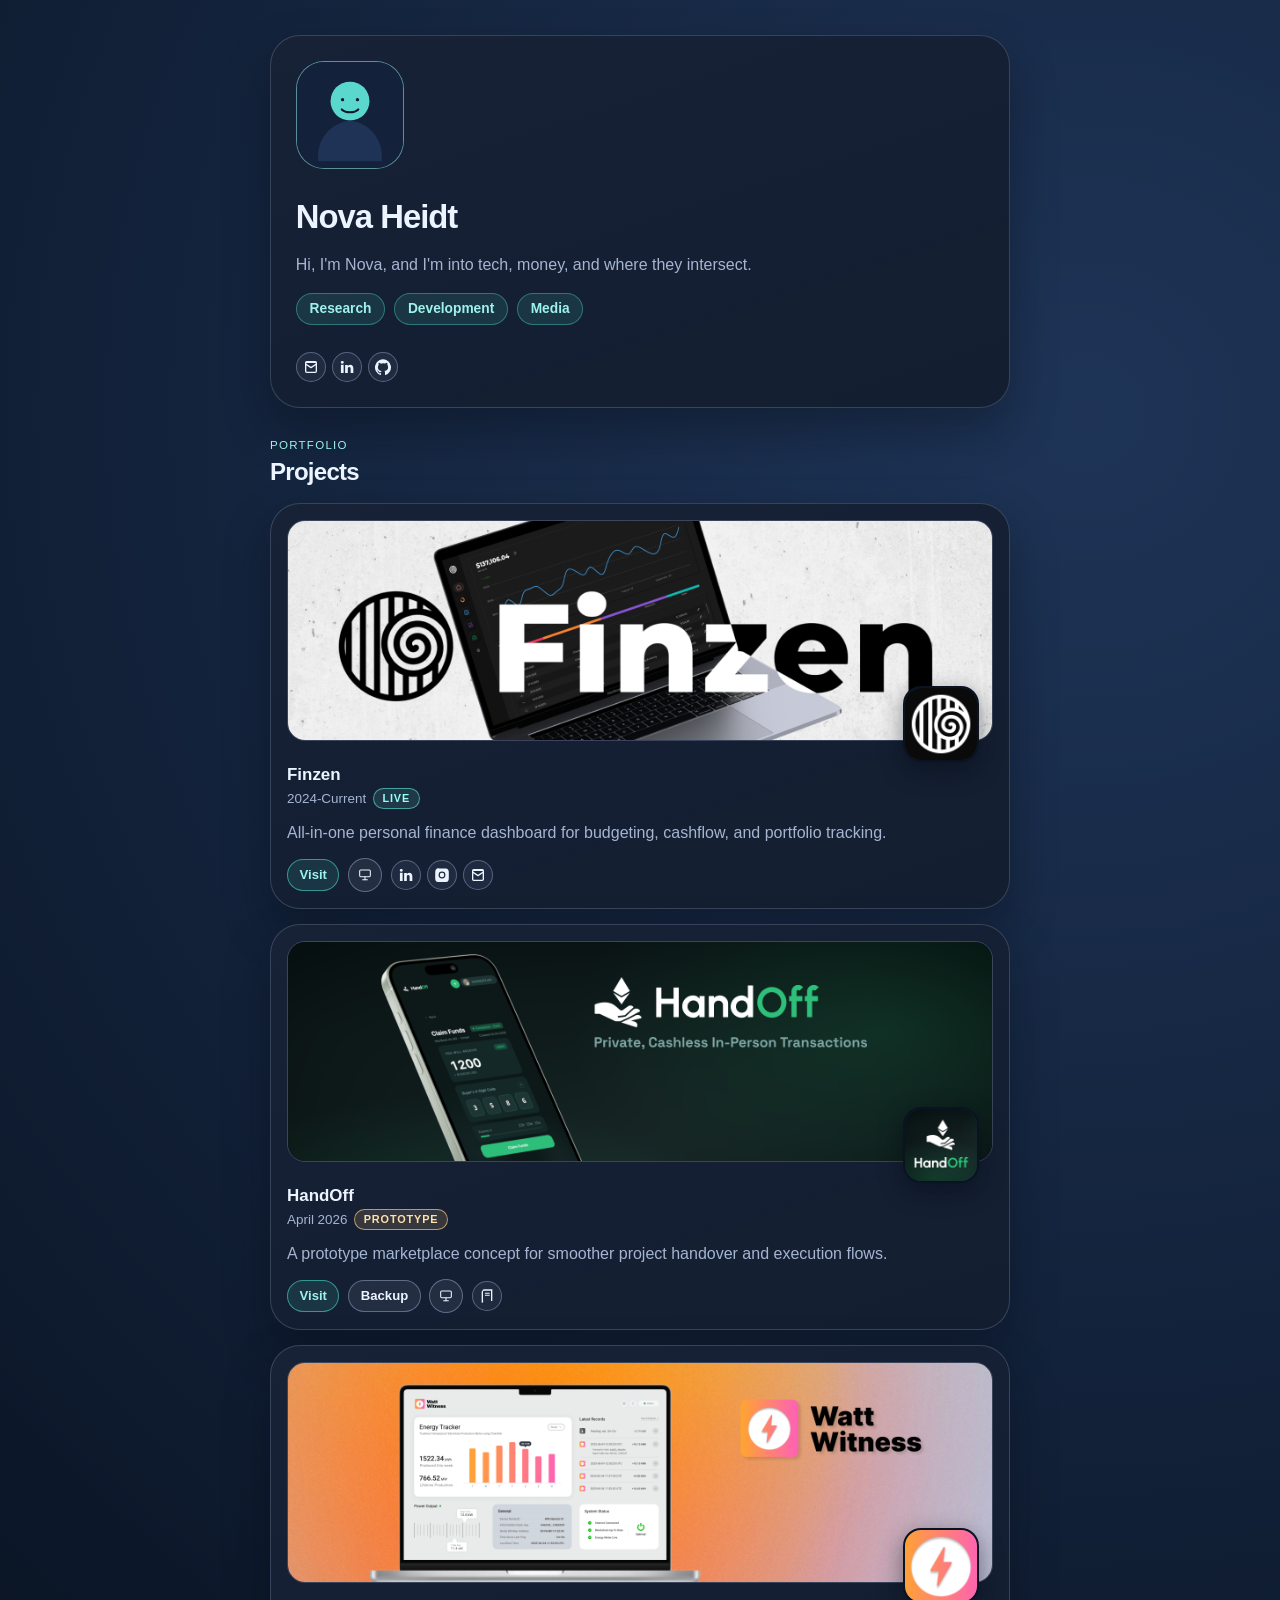
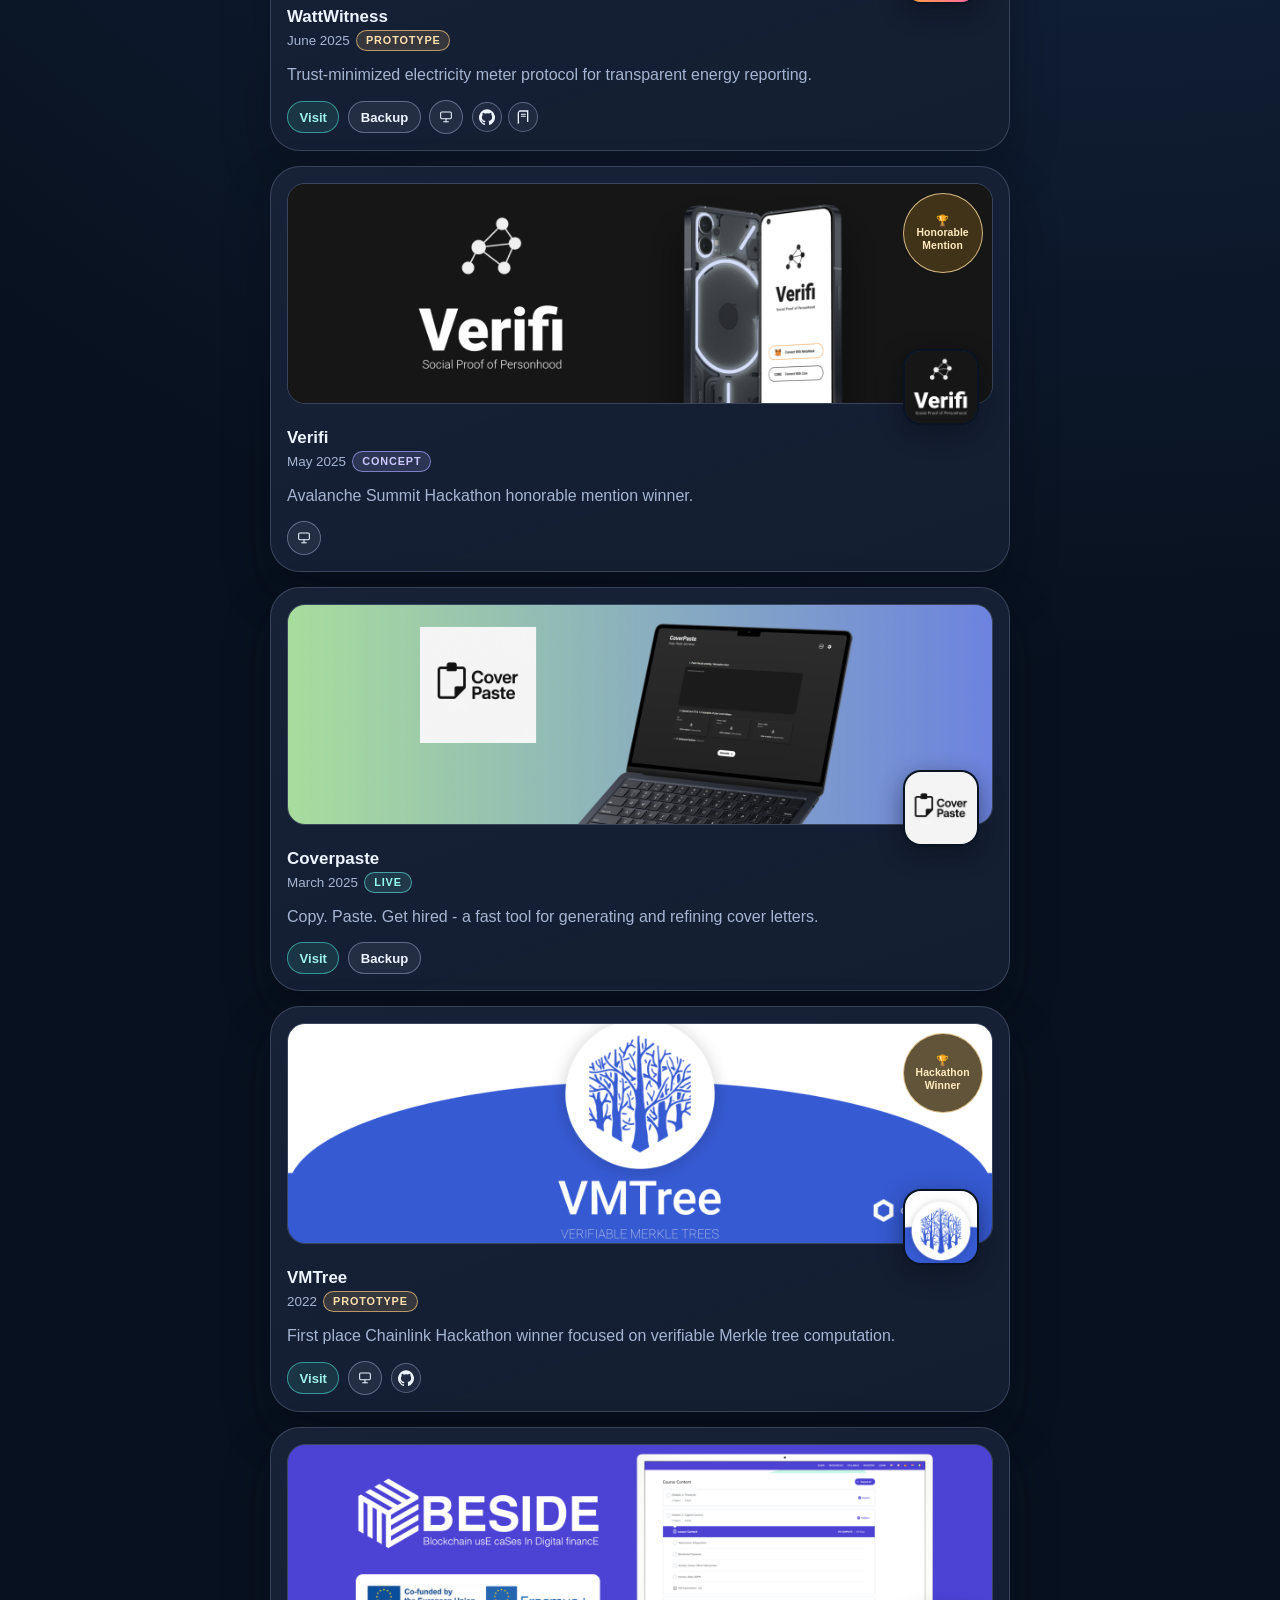
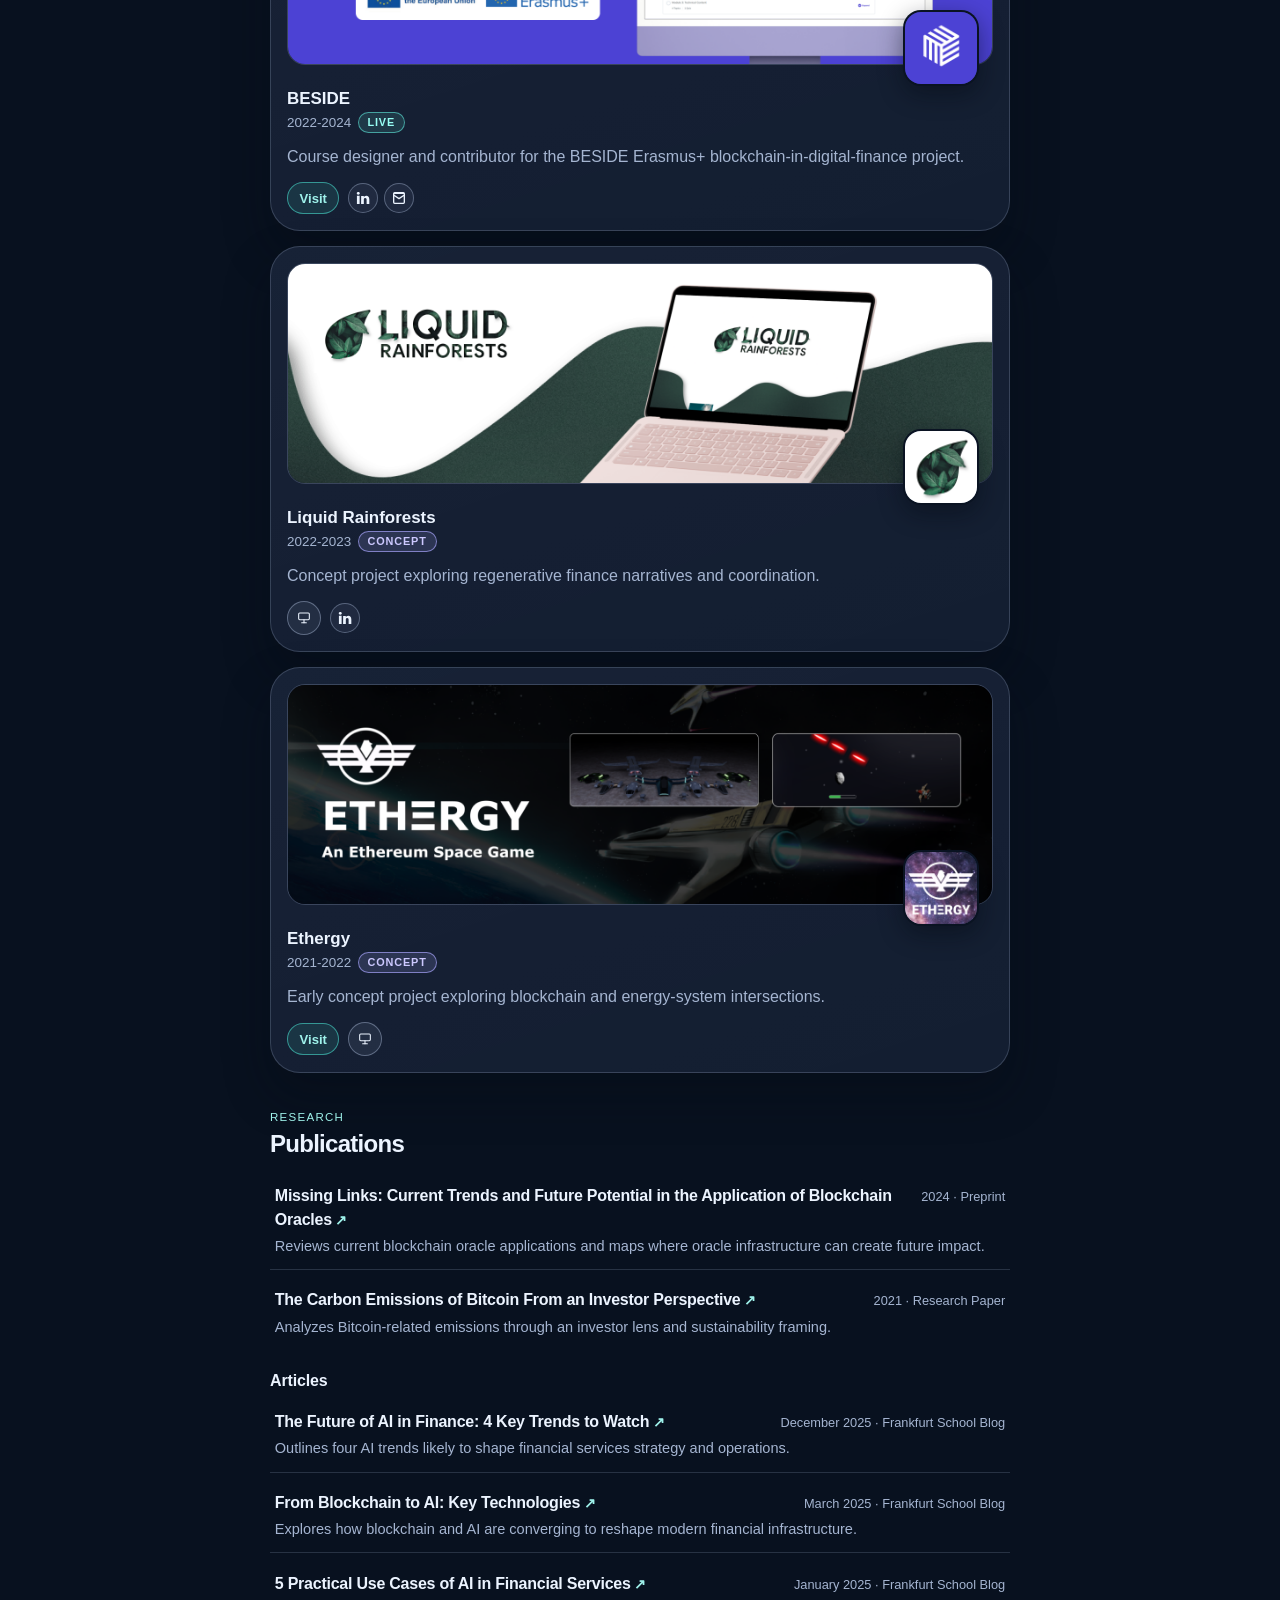
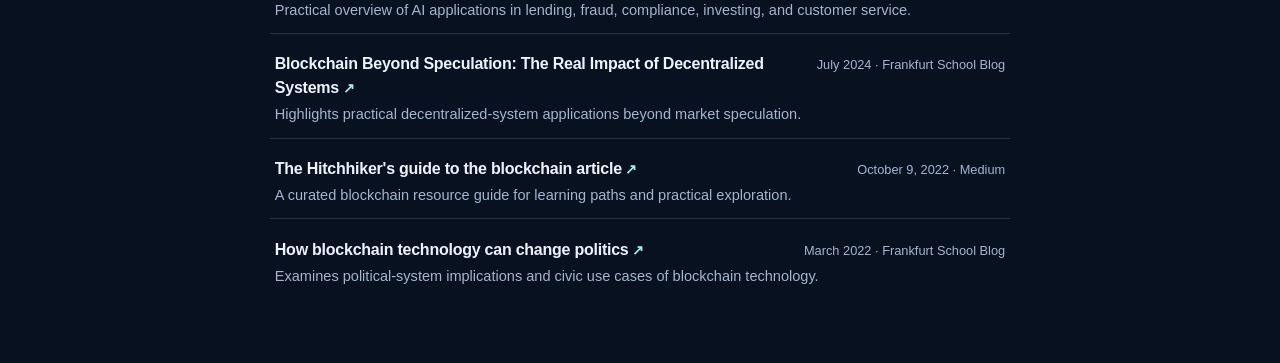
==== index.html @ 5e37745d "Replace Python/GitHub Pages build with static portfolio site Made-with: Cursor" ====
<!doctype html>
<html lang="en">
  <head>
    <meta charset="UTF-8" />
    <meta name="viewport" content="width=device-width, initial-scale=1.0" />
    <title>Nova Heidt | Portfolio</title>
    <meta
      name="description"
      content="Nova Heidt's project portfolio: research, development, and media."
    />
    <link rel="stylesheet" href="assets/css/style.css" />
  </head>
  <body data-page="home">
    <main class="page-shell">
      <section class="profile-card reveal">
        <img
          id="profile-avatar"
          class="profile-avatar"
          src="assets/img/profile/nova-heidt.svg"
          alt="Portrait illustration of Nova Heidt"
          width="108"
          height="108"
        />
        <h1 id="profile-name">Nova Heidt</h1>
        <p id="profile-tagline" class="tagline">
          Hi, I'm Nova, and I'm into tech and money, and where they intersect.
        </p>
        <ul id="focus-list" class="focus-list" aria-label="Focus areas">
          <li>Research</li>
          <li>Development</li>
          <li>Media</li>
        </ul>
        <div id="profile-socials" class="social-links profile-socials" aria-label="Profile links"></div>
      </section>

      <section class="projects-block">
        <header class="section-header reveal">
          <p class="eyebrow">Portfolio</p>
          <h2>Projects</h2>
        </header>
        <div id="project-list" class="project-list" aria-live="polite"></div>
      </section>

      <section class="publications-block">
        <header class="section-header reveal">
          <p class="eyebrow">Research</p>
          <h2>Publications</h2>
        </header>
        <div id="publication-list" class="publication-list" aria-live="polite"></div>
        <header class="section-header sub-section-header reveal">
          <h3>Articles</h3>
        </header>
        <div id="article-list" class="publication-list" aria-live="polite"></div>
      </section>
    </main>

    <template id="project-card-template">
      <article class="project-card reveal">
        <div class="project-visual">
          <a class="project-banner-link" data-role="detail-link" href="#">
            <img class="project-banner" src="" alt="" loading="lazy" />
          </a>
          <span class="award-badge" data-role="award-badge" hidden>🏆 Hackathon Winner</span>
          <img class="project-icon project-icon-overlap" src="" alt="" loading="lazy" width="72" height="72" />
        </div>
        <div class="project-main">
          <div class="project-headline">
            <a class="project-title" data-role="detail-link" href="#"></a>
            <div class="project-meta">
              <p class="project-date"></p>
              <span class="status-tag" data-role="status-tag"></span>
            </div>
          </div>
        </div>
        <p class="project-one-liner"></p>
        <div class="project-actions">
          <a class="pill-link" data-role="primary-link" target="_blank" rel="noopener noreferrer"
            >Visit</a
          >
          <a class="pill-link subtle" data-role="backup-link" target="_blank" rel="noopener noreferrer"
            >Backup</a
          >
          <a
            class="pill-link subtle deck-link icon-only-link"
            data-role="deck-link"
            target="_blank"
            rel="noopener noreferrer"
            aria-label="Open pitch deck"
            title="Open pitch deck"
          ></a>
          <div class="social-links" data-role="social-links"></div>
        </div>
      </article>
    </template>

    <template id="publication-item-template">
      <article class="publication-item reveal">
        <div class="publication-main">
          <a class="publication-title" data-role="publication-primary" href="#" target="_blank" rel="noopener noreferrer"></a>
          <p class="publication-meta"></p>
        </div>
        <p class="publication-one-liner"></p>
      </article>
    </template>

    <script src="assets/data/portfolio-data.js"></script>
    <script src="assets/js/main.js" defer></script>
  </body>
</html>
---- assets/css/style.css ----
:root {
  --bg: #08111f;
  --surface: #101b2f;
  --surface-elevated: #14233b;
  --surface-soft: #1a2d49;
  --text-main: #ecf4ff;
  --text-muted: #a5b5d1;
  --accent: #46d3c6;
  --accent-soft: #9ff2eb;
  --border: rgba(165, 181, 209, 0.24);
  --shadow: 0 22px 45px rgba(6, 11, 20, 0.36);
  --radius-xl: 28px;
  --radius-lg: 18px;
  --radius-md: 12px;
}

*,
*::before,
*::after {
  box-sizing: border-box;
}

html,
body {
  margin: 0;
  min-height: 100%;
}

body {
  background: radial-gradient(circle at 85% 8%, #1e3457 0%, transparent 38%), var(--bg);
  color: var(--text-main);
  font-family: "Inter", "Segoe UI", Tahoma, Geneva, Verdana, sans-serif;
  line-height: 1.5;
}

a {
  color: inherit;
}

.page-shell {
  width: min(740px, 100% - 1.5rem);
  margin: 0 auto;
  padding: 1.1rem 0 4rem;
}

.profile-card,
.project-card,
.project-detail-card {
  background: linear-gradient(162deg, rgba(255, 255, 255, 0.03), rgba(255, 255, 255, 0.01)), var(--surface);
  border: 1px solid var(--border);
  border-radius: var(--radius-xl);
  box-shadow: var(--shadow);
}

.profile-card {
  padding: 1.55rem;
  margin-bottom: 1.4rem;
}

.profile-avatar {
  width: 108px;
  height: 108px;
  border-radius: 28px;
  border: 1px solid rgba(159, 242, 235, 0.5);
  margin-bottom: 1rem;
  background: var(--surface-soft);
}

h1,
h2,
p {
  margin: 0;
}

h1,
h2 {
  letter-spacing: -0.03em;
}

h1 {
  font-size: clamp(1.6rem, 5.1vw, 2.05rem);
}

.tagline {
  margin-top: 0.75rem;
  color: var(--text-muted);
}

.focus-list {
  margin: 1rem 0;
  padding: 0;
  list-style: none;
  display: flex;
  flex-wrap: wrap;
  gap: 0.55rem;
}

.focus-list li {
  border: 1px solid rgba(70, 211, 198, 0.42);
  background: rgba(70, 211, 198, 0.12);
  color: var(--accent-soft);
  border-radius: 999px;
  padding: 0.28rem 0.8rem;
  font-size: 0.86rem;
  font-weight: 600;
}

.email-link {
  color: var(--accent-soft);
  text-underline-offset: 0.25rem;
}

.profile-socials {
  margin-top: 0.72rem;
}

.projects-block {
  margin-top: 1.8rem;
}

.publications-block {
  margin-top: 2.2rem;
}

.section-header {
  margin-bottom: 0.8rem;
}

.sub-section-header {
  margin-top: 1.2rem;
  margin-bottom: 0.5rem;
}

.sub-section-header h3 {
  margin: 0;
  font-size: 1rem;
  letter-spacing: -0.01em;
  color: var(--text-main);
}

.eyebrow {
  font-size: 0.72rem;
  text-transform: uppercase;
  letter-spacing: 0.11em;
  color: var(--accent-soft);
}

.project-list {
  display: flex;
  flex-direction: column;
  gap: 0.92rem;
}

.project-card {
  overflow: visible;
  padding: 0.9rem;
  cursor: pointer;
  transition: transform 220ms ease, box-shadow 220ms ease, border-color 220ms ease;
}

.project-card:hover {
  transform: translateY(-2px);
  border-color: rgba(159, 242, 235, 0.52);
}

.project-card:focus-visible {
  outline: 2px solid var(--accent-soft);
  outline-offset: 2px;
}

.project-visual {
  position: relative;
}

.project-banner-link,
.project-banner {
  display: block;
  width: 100%;
}

.project-banner {
  aspect-ratio: 16 / 5;
  object-fit: cover;
  border-radius: var(--radius-lg);
  border: 1px solid rgba(165, 181, 209, 0.25);
  margin-bottom: 0.8rem;
}

.project-main {
  display: flex;
  align-items: center;
  gap: 0.82rem;
  margin-top: 1.35rem;
}

.project-icon {
  width: 56px;
  height: 56px;
  border-radius: var(--radius-md);
  object-fit: cover;
  border: 1px solid rgba(165, 181, 209, 0.36);
}

.project-icon-overlap {
  position: absolute;
  right: 0.9rem;
  bottom: -1.35rem;
  width: 76px;
  height: 76px;
  border-radius: 18px;
  border: 2px solid rgba(8, 17, 31, 0.9);
  box-shadow: 0 8px 24px rgba(4, 9, 18, 0.45);
  background: var(--surface-soft);
}

.award-badge {
  position: absolute;
  right: 0.65rem;
  top: 0.65rem;
  width: 80px;
  height: 80px;
  border-radius: 999px;
  border: 1px solid rgba(255, 222, 164, 0.78);
  background: rgba(73, 56, 24, 0.86);
  color: #ffebc0;
  font-size: 0.65rem;
  line-height: 1.2;
  padding: 0.6rem 0.4rem;
  display: inline-flex;
  text-align: center;
  align-items: center;
  justify-content: center;
  font-weight: 700;
  letter-spacing: 0.01em;
}

.project-headline {
  flex: 1;
}

.project-title {
  text-decoration: none;
  font-weight: 700;
  font-size: 1.06rem;
}

.project-title:hover,
.project-title:focus-visible {
  color: var(--accent-soft);
}

.project-date {
  color: var(--text-muted);
  font-size: 0.84rem;
  margin-top: 0.08rem;
}

.project-meta {
  display: flex;
  align-items: center;
  flex-wrap: wrap;
  gap: 0.4rem;
}

.status-tag {
  display: inline-flex;
  align-items: center;
  justify-content: center;
  border-radius: 999px;
  border: 1px solid rgba(165, 181, 209, 0.4);
  padding: 0.08rem 0.55rem;
  font-size: 0.68rem;
  text-transform: uppercase;
  letter-spacing: 0.08em;
  font-weight: 700;
}

.status-tag[data-status="live"] {
  border-color: rgba(90, 219, 207, 0.65);
  color: #97fff4;
  background: rgba(90, 219, 207, 0.14);
}

.status-tag[data-status="concept"] {
  border-color: rgba(170, 168, 255, 0.66);
  color: #cdc9ff;
  background: rgba(170, 168, 255, 0.16);
}

.status-tag[data-status="prototype"] {
  border-color: rgba(255, 204, 128, 0.66);
  color: #ffe0af;
  background: rgba(255, 204, 128, 0.14);
}

.project-one-liner {
  color: var(--text-muted);
  margin-top: 0.72rem;
}

.project-actions {
  display: flex;
  flex-wrap: wrap;
  align-items: center;
  gap: 0.46rem;
  margin-top: 0.86rem;
}

.pill-link {
  display: inline-flex;
  align-items: center;
  justify-content: center;
  text-decoration: none;
  border-radius: 999px;
  border: 1px solid rgba(70, 211, 198, 0.62);
  color: var(--accent-soft);
  background: rgba(70, 211, 198, 0.12);
  font-size: 0.82rem;
  font-weight: 700;
  padding: 0.32rem 0.72rem;
  transition: transform 180ms ease, background-color 180ms ease;
}

.pill-link:hover,
.pill-link:focus-visible {
  transform: translateY(-1px);
  background: rgba(70, 211, 198, 0.2);
}

.pill-link.is-disabled {
  opacity: 0.55;
  pointer-events: none;
}

.deck-link {
  gap: 0.28rem;
}

.icon-only-link {
  width: 34px;
  height: 34px;
  padding: 0;
}

.deck-link svg {
  width: 16px;
  height: 16px;
  stroke: currentColor;
  fill: none;
  stroke-width: 1.6;
  stroke-linecap: round;
  stroke-linejoin: round;
}

.pill-link.subtle {
  border-color: rgba(165, 181, 209, 0.46);
  color: var(--text-main);
  background: rgba(165, 181, 209, 0.1);
}

.social-links {
  display: inline-flex;
  align-items: center;
  gap: 0.38rem;
}

.social-link {
  width: 30px;
  height: 30px;
  display: inline-flex;
  align-items: center;
  justify-content: center;
  border-radius: 999px;
  border: 1px solid rgba(165, 181, 209, 0.42);
  background: rgba(165, 181, 209, 0.08);
  transition: transform 180ms ease, border-color 180ms ease, background-color 180ms ease;
}

.social-link:hover,
.social-link:focus-visible {
  transform: translateY(-1px);
  border-color: rgba(159, 242, 235, 0.7);
  background: rgba(159, 242, 235, 0.14);
}

.social-link svg {
  width: 16px;
  height: 16px;
  fill: currentColor;
}

.publication-list {
  display: flex;
  flex-direction: column;
  gap: 0.58rem;
}

.publication-item {
  border-bottom: 1px solid rgba(165, 181, 209, 0.2);
  padding: 0.56rem 0.15rem 0.72rem;
}

.publication-item:last-child {
  border-bottom: none;
}

.publication-main {
  display: flex;
  align-items: baseline;
  justify-content: space-between;
  gap: 0.8rem;
}

.publication-title {
  text-decoration: none;
  font-size: 1rem;
  font-weight: 650;
  letter-spacing: -0.015em;
}

.publication-title::after {
  content: " ↗";
  color: var(--accent-soft);
  font-size: 0.86em;
}

.publication-title.is-disabled::after {
  content: "";
}

.publication-title:hover,
.publication-title:focus-visible {
  color: var(--accent-soft);
}

.publication-meta {
  color: var(--text-muted);
  font-size: 0.8rem;
  text-align: right;
  white-space: nowrap;
}

.publication-one-liner {
  margin-top: 0.26rem;
  color: var(--text-muted);
  font-size: 0.91rem;
}

.back-link {
  display: inline-block;
  margin-bottom: 0.95rem;
  color: var(--accent-soft);
  text-decoration: none;
}

.project-detail-card {
  overflow: hidden;
  padding: 0.92rem;
}

.detail-banner {
  margin-bottom: 0.95rem;
}

.project-details,
.supporting-copy {
  color: var(--text-muted);
  margin-top: 0.85rem;
}

.reveal {
  opacity: 0;
  transform: translateY(14px);
  transition: opacity 400ms ease, transform 400ms ease;
}

.reveal.is-visible {
  opacity: 1;
  transform: translateY(0);
}

@media (min-width: 700px) {
  .page-shell {
    padding-top: 2.2rem;
  }

  .profile-card,
  .project-card,
  .project-detail-card {
    border-radius: 30px;
  }

  .project-card {
    padding: 1rem;
  }

  .project-actions {
    gap: 0.55rem;
  }

  .publication-item {
    padding-left: 0.3rem;
    padding-right: 0.3rem;
  }
}

@media (max-width: 520px) {
  .publication-main {
    flex-direction: column;
    align-items: flex-start;
    gap: 0.2rem;
  }

  .publication-meta {
    text-align: left;
    white-space: normal;
  }
}

@media (prefers-reduced-motion: reduce) {
  .reveal {
    opacity: 1;
    transform: none;
    transition: none;
  }

  .project-card,
  .pill-link {
    transition: none;
  }
}
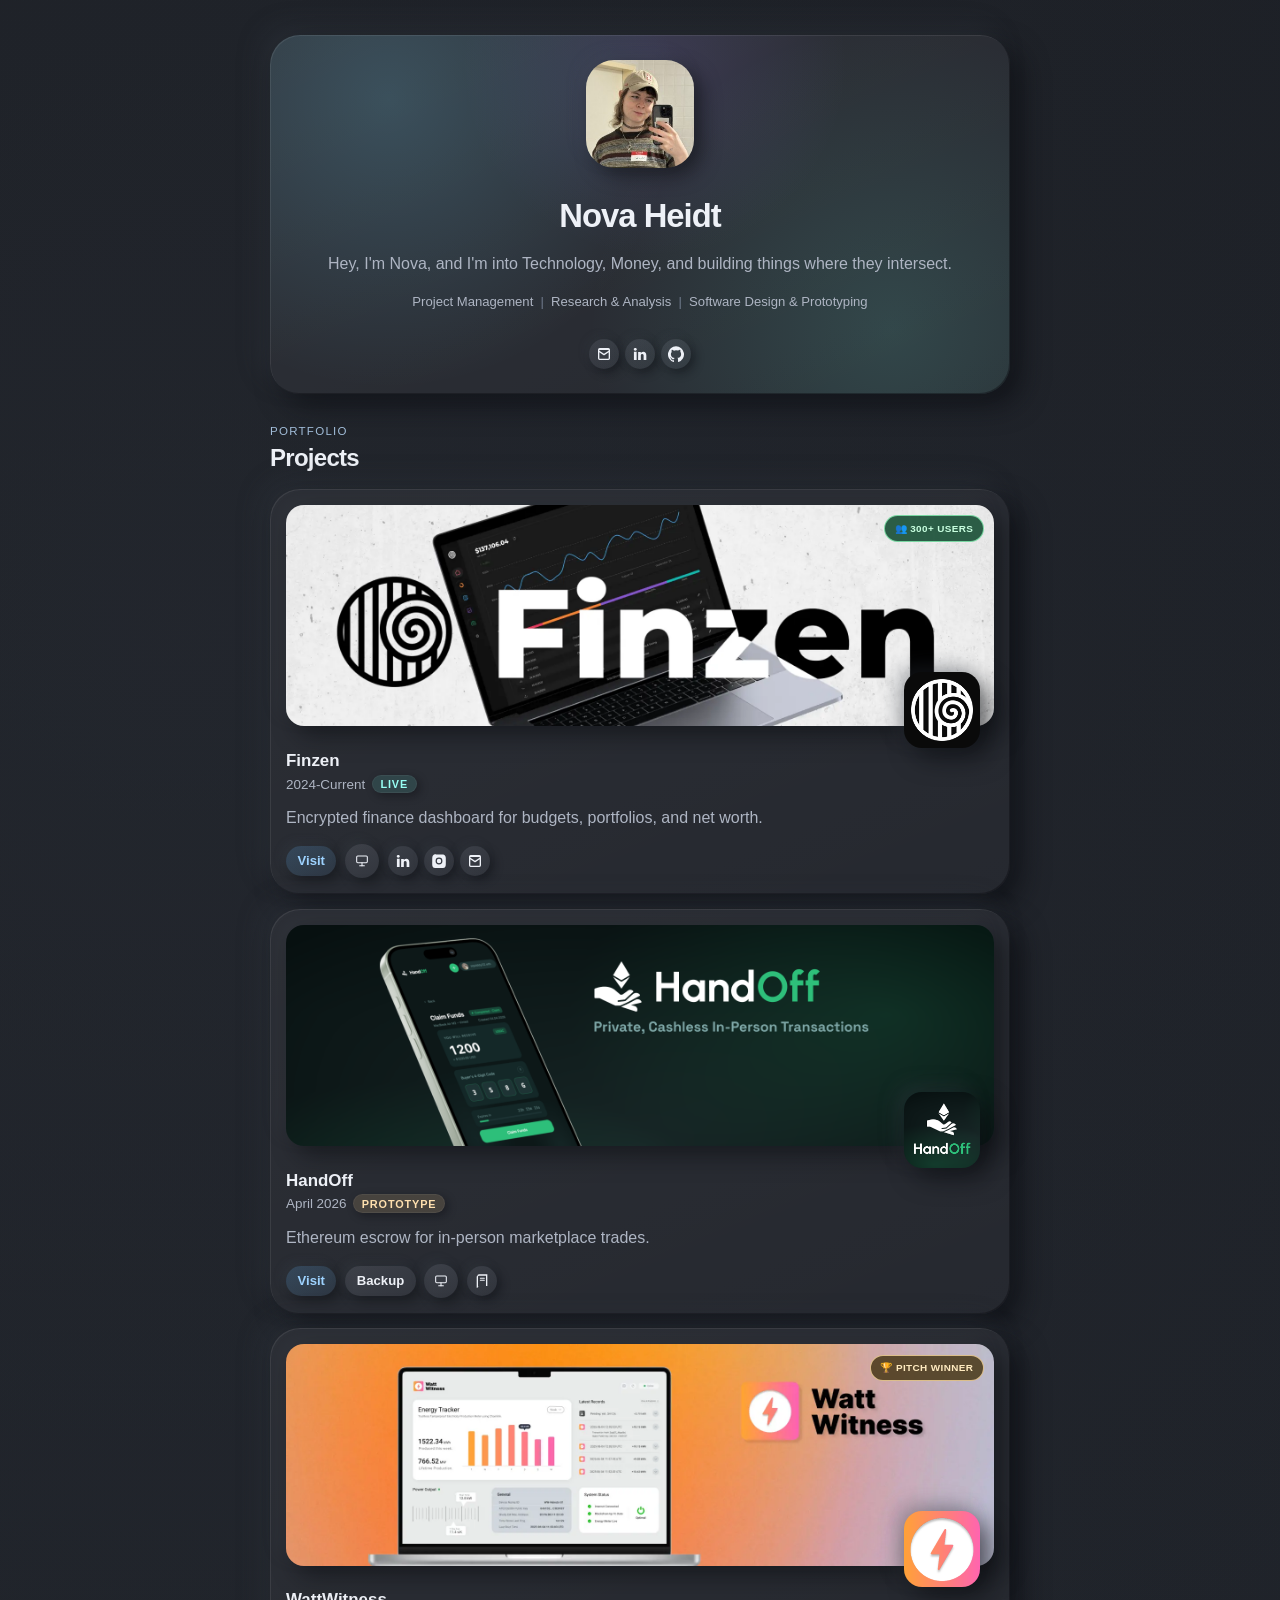
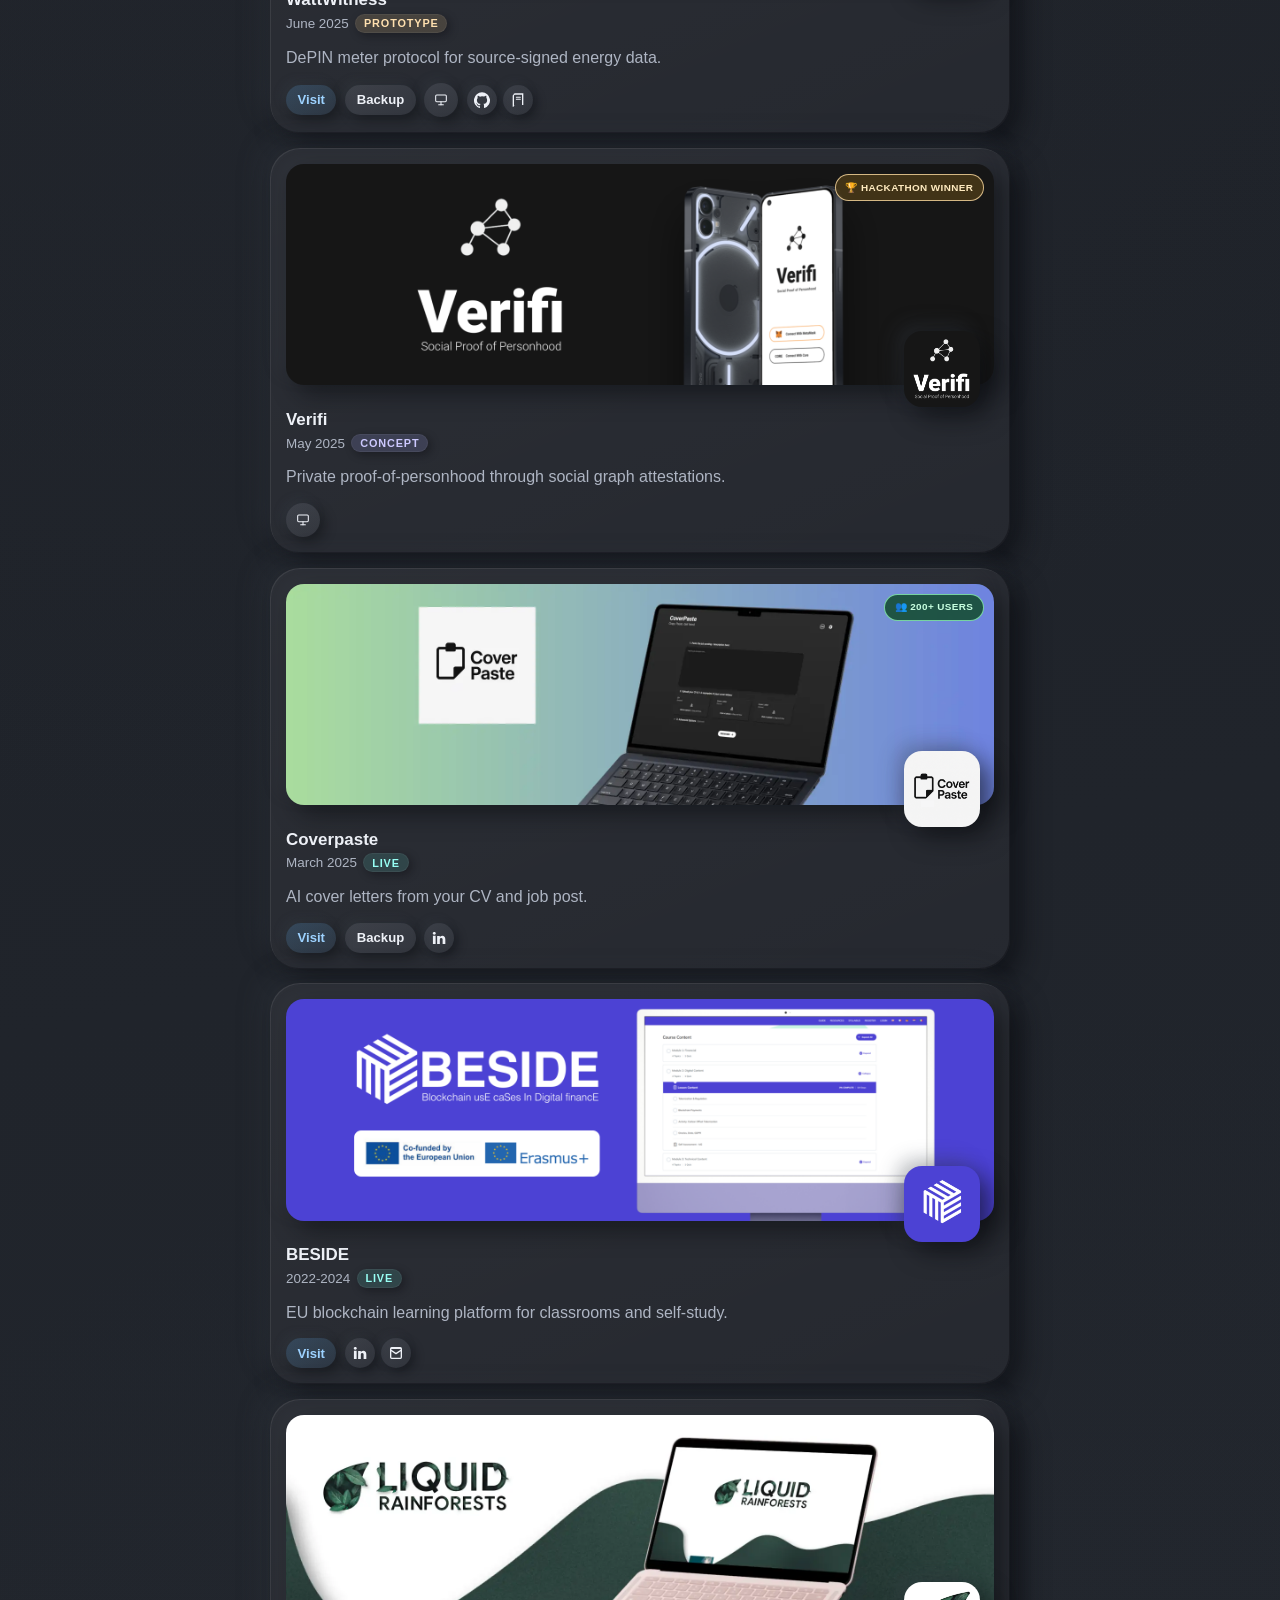
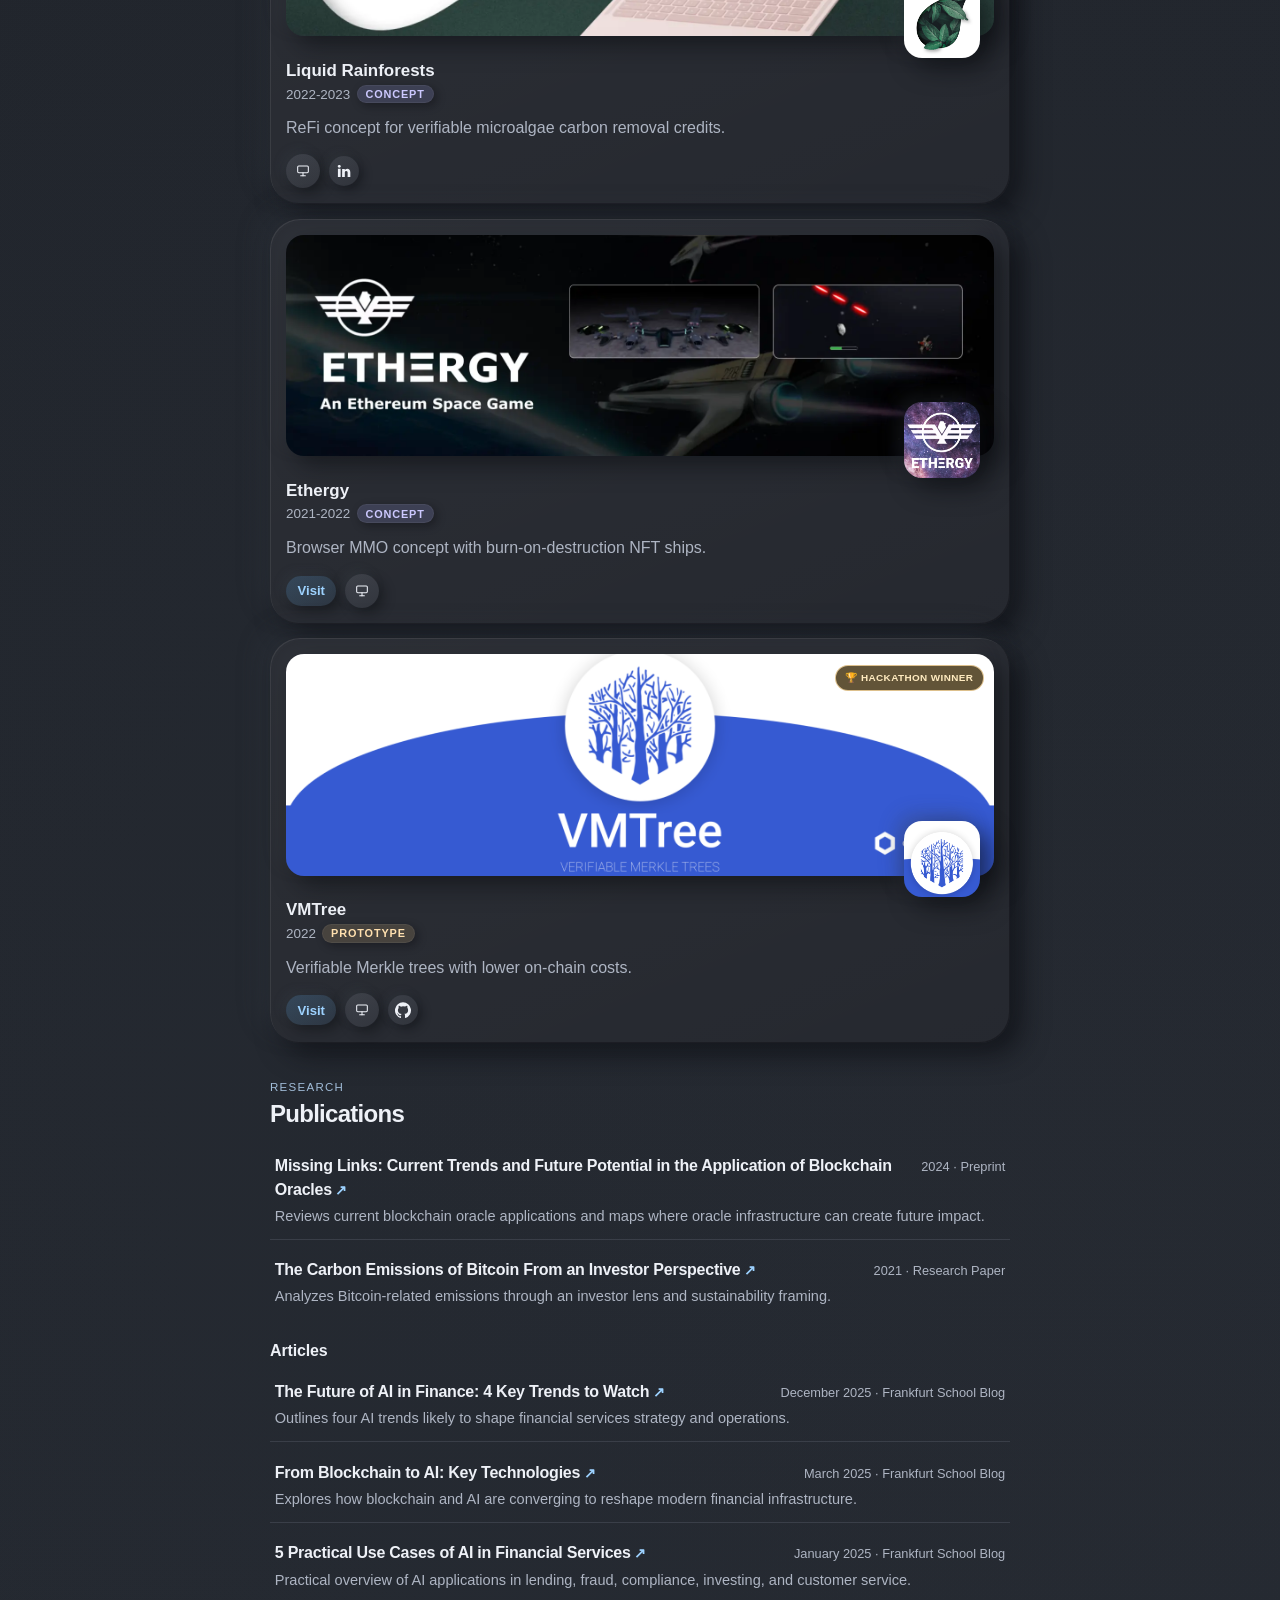
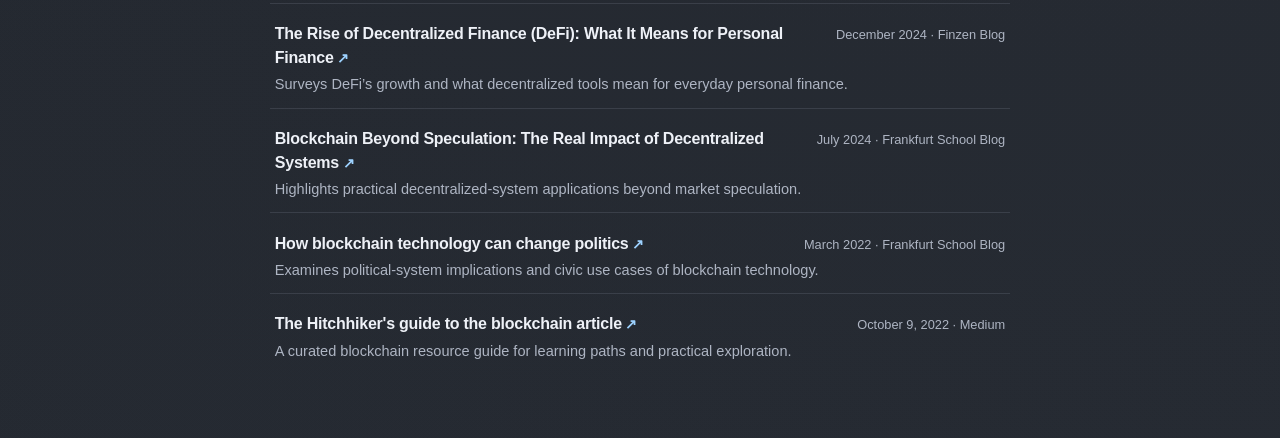
==== commit fbc4e835: "fixed background overscroll" ====
--- a/index.html
+++ b/index.html
@@ -3,6 +3,7 @@
   <head>
     <meta charset="UTF-8" />
     <meta name="viewport" content="width=device-width, initial-scale=1.0" />
+    <meta name="theme-color" content="#1b1e24" />
     <title>Nova Heidt | Portfolio</title>
     <meta
       name="description"
--- a/assets/css/style.css
+++ b/assets/css/style.css
@@ -1,14 +1,23 @@
 :root {
-  --bg: #08111f;
-  --surface: #101b2f;
-  --surface-elevated: #14233b;
-  --surface-soft: #1a2d49;
-  --text-main: #ecf4ff;
-  --text-muted: #a5b5d1;
-  --accent: #46d3c6;
-  --accent-soft: #9ff2eb;
-  --border: rgba(165, 181, 209, 0.24);
-  --shadow: 0 22px 45px rgba(6, 11, 20, 0.36);
+  --bg: #1a1c21;
+  --page-background:
+    radial-gradient(circle at 14% 12%, rgba(51, 56, 65, 0.26) 0%, transparent 38%),
+    radial-gradient(circle at 82% 84%, rgba(43, 47, 55, 0.24) 0%, transparent 40%),
+    linear-gradient(168deg, #1b1e24 0%, #20242b 48%, #252a32 100%);
+  --surface: #23262d;
+  --surface-elevated: #292d35;
+  --surface-soft: #2f3440;
+  --text-main: #eef1f7;
+  --text-muted: #aeb5c3;
+  --accent: #69b8ff;
+  --accent-soft: #9dd2ff;
+  --border: rgba(255, 255, 255, 0.08);
+  --shadow:
+    12px 12px 26px rgba(11, 13, 17, 0.62),
+    -10px -10px 22px rgba(53, 58, 68, 0.34);
+  --shadow-inset:
+    inset 1px 1px 0 rgba(255, 255, 255, 0.08),
+    inset -1px -1px 0 rgba(12, 14, 18, 0.42);
   --radius-xl: 28px;
   --radius-lg: 18px;
   --radius-md: 12px;
@@ -24,10 +33,12 @@
 body {
   margin: 0;
   min-height: 100%;
+  background-color: #1b1e24;
+  overscroll-behavior-y: auto;
 }
 
 body {
-  background: radial-gradient(circle at 85% 8%, #1e3457 0%, transparent 38%), var(--bg);
+  background: var(--page-background);
   color: var(--text-main);
   font-family: "Inter", "Segoe UI", Tahoma, Geneva, Verdana, sans-serif;
   line-height: 1.5;
@@ -46,24 +57,34 @@
 .profile-card,
 .project-card,
 .project-detail-card {
-  background: linear-gradient(162deg, rgba(255, 255, 255, 0.03), rgba(255, 255, 255, 0.01)), var(--surface);
-  border: 1px solid var(--border);
+  background: linear-gradient(158deg, rgba(255, 255, 255, 0.045), rgba(255, 255, 255, 0.01)), var(--surface);
+  border: none;
   border-radius: var(--radius-xl);
-  box-shadow: var(--shadow);
+  box-shadow: var(--shadow), var(--shadow-inset);
 }
 
 .profile-card {
+  background:
+    radial-gradient(circle at 16% 18%, rgba(120, 220, 255, 0.19) 0%, transparent 42%),
+    radial-gradient(circle at 52% 8%, rgba(158, 132, 255, 0.14) 0%, transparent 38%),
+    radial-gradient(circle at 84% 82%, rgba(104, 212, 196, 0.17) 0%, transparent 44%),
+    linear-gradient(156deg, rgba(255, 255, 255, 0.05), rgba(255, 255, 255, 0.015)),
+    var(--surface);
   padding: 1.55rem;
   margin-bottom: 1.4rem;
+  text-align: center;
 }
 
 .profile-avatar {
   width: 108px;
   height: 108px;
   border-radius: 28px;
-  border: 1px solid rgba(159, 242, 235, 0.5);
+  border: none;
   margin-bottom: 1rem;
   background: var(--surface-soft);
+  box-shadow:
+    8px 8px 18px rgba(10, 11, 14, 0.5),
+    -6px -6px 14px rgba(69, 75, 88, 0.28);
 }
 
 h1,
@@ -92,17 +113,20 @@
   list-style: none;
   display: flex;
   flex-wrap: wrap;
-  gap: 0.55rem;
+  gap: 0.45rem;
+  justify-content: center;
 }
 
 .focus-list li {
-  border: 1px solid rgba(70, 211, 198, 0.42);
-  background: rgba(70, 211, 198, 0.12);
-  color: var(--accent-soft);
-  border-radius: 999px;
-  padding: 0.28rem 0.8rem;
-  font-size: 0.86rem;
-  font-weight: 600;
+  color: var(--text-muted);
+  font-size: 0.82rem;
+  font-weight: 500;
+}
+
+.focus-list li + li::before {
+  content: "|";
+  color: rgba(165, 181, 209, 0.55);
+  margin-right: 0.45rem;
 }
 
 .email-link {
@@ -112,6 +136,7 @@
 
 .profile-socials {
   margin-top: 0.72rem;
+  justify-content: center;
 }
 
 .projects-block {
@@ -142,7 +167,7 @@
   font-size: 0.72rem;
   text-transform: uppercase;
   letter-spacing: 0.11em;
-  color: var(--accent-soft);
+  color: rgba(175, 205, 235, 0.9);
 }
 
 .project-list {
@@ -155,12 +180,15 @@
   overflow: visible;
   padding: 0.9rem;
   cursor: pointer;
-  transition: transform 220ms ease, box-shadow 220ms ease, border-color 220ms ease;
+  transition: transform 220ms ease, box-shadow 220ms ease;
 }
 
 .project-card:hover {
   transform: translateY(-2px);
-  border-color: rgba(159, 242, 235, 0.52);
+  box-shadow:
+    16px 16px 30px rgba(10, 12, 16, 0.68),
+    -10px -10px 24px rgba(61, 67, 79, 0.34),
+    var(--shadow-inset);
 }
 
 .project-card:focus-visible {
@@ -182,8 +210,11 @@
   aspect-ratio: 16 / 5;
   object-fit: cover;
   border-radius: var(--radius-lg);
-  border: 1px solid rgba(165, 181, 209, 0.25);
+  border: none;
   margin-bottom: 0.8rem;
+  box-shadow:
+    10px 10px 22px rgba(11, 13, 17, 0.52),
+    -8px -8px 16px rgba(57, 62, 73, 0.24);
 }
 
 .project-main {
@@ -198,7 +229,10 @@
   height: 56px;
   border-radius: var(--radius-md);
   object-fit: cover;
-  border: 1px solid rgba(165, 181, 209, 0.36);
+  border: none;
+  box-shadow:
+    6px 6px 14px rgba(10, 12, 16, 0.55),
+    -5px -5px 12px rgba(60, 65, 76, 0.3);
 }
 
 .project-icon-overlap {
@@ -208,8 +242,10 @@
   width: 76px;
   height: 76px;
   border-radius: 18px;
-  border: 2px solid rgba(8, 17, 31, 0.9);
-  box-shadow: 0 8px 24px rgba(4, 9, 18, 0.45);
+  border: none;
+  box-shadow:
+    10px 10px 24px rgba(9, 11, 14, 0.58),
+    -8px -8px 18px rgba(62, 68, 80, 0.26);
   background: var(--surface-soft);
 }
 
@@ -217,21 +253,28 @@
   position: absolute;
   right: 0.65rem;
   top: 0.65rem;
-  width: 80px;
-  height: 80px;
+  min-height: 1.65rem;
   border-radius: 999px;
   border: 1px solid rgba(255, 222, 164, 0.78);
   background: rgba(73, 56, 24, 0.86);
   color: #ffebc0;
-  font-size: 0.65rem;
-  line-height: 1.2;
-  padding: 0.6rem 0.4rem;
+  font-size: 0.62rem;
+  line-height: 1;
+  padding: 0.26rem 0.58rem;
   display: inline-flex;
   text-align: center;
   align-items: center;
   justify-content: center;
   font-weight: 700;
-  letter-spacing: 0.01em;
+  letter-spacing: 0.04em;
+  text-transform: uppercase;
+  white-space: nowrap;
+}
+
+.award-badge[data-variant="users"] {
+  border-color: rgba(134, 234, 177, 0.85);
+  background: rgba(23, 78, 53, 0.9);
+  color: #c8ffe0;
 }
 
 .project-headline {
@@ -267,12 +310,13 @@
   align-items: center;
   justify-content: center;
   border-radius: 999px;
-  border: 1px solid rgba(165, 181, 209, 0.4);
+  border: none;
   padding: 0.08rem 0.55rem;
   font-size: 0.68rem;
   text-transform: uppercase;
   letter-spacing: 0.08em;
   font-weight: 700;
+  box-shadow: inset 0 0 0 1px rgba(255, 255, 255, 0.05), 3px 3px 9px rgba(9, 11, 15, 0.4);
 }
 
 .status-tag[data-status="live"] {
@@ -306,25 +350,36 @@
   margin-top: 0.86rem;
 }
 
+.project-detail-card .project-actions {
+  margin-top: 1rem;
+  gap: 0.55rem;
+}
+
 .pill-link {
   display: inline-flex;
   align-items: center;
   justify-content: center;
   text-decoration: none;
   border-radius: 999px;
-  border: 1px solid rgba(70, 211, 198, 0.62);
+  border: none;
   color: var(--accent-soft);
-  background: rgba(70, 211, 198, 0.12);
+  background: linear-gradient(150deg, rgba(103, 186, 255, 0.2), rgba(103, 186, 255, 0.08));
   font-size: 0.82rem;
   font-weight: 700;
   padding: 0.32rem 0.72rem;
-  transition: transform 180ms ease, background-color 180ms ease;
+  transition: transform 180ms ease, background-color 180ms ease, box-shadow 180ms ease;
+  box-shadow:
+    5px 5px 12px rgba(11, 13, 17, 0.44),
+    -4px -4px 10px rgba(63, 69, 81, 0.24);
 }
 
 .pill-link:hover,
 .pill-link:focus-visible {
   transform: translateY(-1px);
-  background: rgba(70, 211, 198, 0.2);
+  background: linear-gradient(150deg, rgba(103, 186, 255, 0.28), rgba(103, 186, 255, 0.13));
+  box-shadow:
+    7px 7px 14px rgba(10, 12, 16, 0.52),
+    -5px -5px 12px rgba(66, 72, 84, 0.28);
 }
 
 .pill-link.is-disabled {
@@ -353,9 +408,42 @@
 }
 
 .pill-link.subtle {
-  border-color: rgba(165, 181, 209, 0.46);
   color: var(--text-main);
-  background: rgba(165, 181, 209, 0.1);
+  background: linear-gradient(150deg, rgba(170, 178, 194, 0.16), rgba(170, 178, 194, 0.08));
+}
+
+.detail-action-link {
+  gap: 0.38rem;
+  padding: 0.34rem 0.74rem;
+}
+
+.detail-action-icon {
+  width: 15px;
+  height: 15px;
+  display: inline-flex;
+  align-items: center;
+  justify-content: center;
+}
+
+.detail-action-icon svg {
+  width: 15px;
+  height: 15px;
+}
+
+.detail-action-icon svg.line-icon {
+  stroke: currentColor;
+  fill: none;
+  stroke-width: 1.7;
+  stroke-linecap: round;
+  stroke-linejoin: round;
+}
+
+.detail-action-icon svg:not(.line-icon) {
+  fill: currentColor;
+}
+
+.detail-action-label {
+  line-height: 1;
 }
 
 .social-links {
@@ -371,16 +459,21 @@
   align-items: center;
   justify-content: center;
   border-radius: 999px;
-  border: 1px solid rgba(165, 181, 209, 0.42);
-  background: rgba(165, 181, 209, 0.08);
-  transition: transform 180ms ease, border-color 180ms ease, background-color 180ms ease;
+  border: none;
+  background: linear-gradient(140deg, rgba(159, 168, 184, 0.16), rgba(159, 168, 184, 0.07));
+  transition: transform 180ms ease, background-color 180ms ease, box-shadow 180ms ease;
+  box-shadow:
+    4px 4px 10px rgba(10, 12, 16, 0.42),
+    -3px -3px 8px rgba(60, 66, 77, 0.24);
 }
 
 .social-link:hover,
 .social-link:focus-visible {
   transform: translateY(-1px);
-  border-color: rgba(159, 242, 235, 0.7);
-  background: rgba(159, 242, 235, 0.14);
+  background: linear-gradient(140deg, rgba(137, 202, 255, 0.26), rgba(137, 202, 255, 0.1));
+  box-shadow:
+    6px 6px 13px rgba(9, 11, 14, 0.52),
+    -4px -4px 10px rgba(67, 73, 84, 0.25);
 }
 
 .social-link svg {
@@ -396,7 +489,7 @@
 }
 
 .publication-item {
-  border-bottom: 1px solid rgba(165, 181, 209, 0.2);
+  border-bottom: 1px solid rgba(201, 212, 232, 0.12);
   padding: 0.56rem 0.15rem 0.72rem;
 }
 
@@ -468,6 +561,114 @@
   margin-top: 0.85rem;
 }
 
+.project-detail-media {
+  margin-top: 0.95rem;
+  display: grid;
+  grid-template-columns: 1fr;
+  gap: 0.72rem;
+}
+
+.project-inline-media {
+  display: block;
+  width: min(100%, 680px);
+  margin: 0.95rem auto 0;
+  border: none;
+  box-shadow: none;
+}
+
+.project-inline-media.is-half {
+  width: min(50%, 340px);
+}
+
+.project-inline-media.is-half-plus {
+  width: min(62.5%, 425px);
+}
+
+.project-inline-media.is-70 {
+  width: min(70%, 320px);
+}
+
+.project-inline-media.is-full {
+  width: 100%;
+  max-width: none;
+}
+
+@media (max-width: 700px) {
+  .project-inline-media.is-half,
+  .project-inline-media.is-half-plus {
+    width: min(100%, 520px);
+  }
+}
+
+.project-media-card {
+  margin: 0;
+  border-radius: var(--radius-lg);
+  overflow: hidden;
+  border: 1px solid rgba(255, 255, 255, 0.07);
+  background: linear-gradient(155deg, rgba(255, 255, 255, 0.04), rgba(255, 255, 255, 0.01)), var(--surface-elevated);
+}
+
+.project-media-card.is-full-width {
+  grid-column: 1 / -1;
+}
+
+.project-media-card.is-placeholder {
+  border-style: dashed;
+}
+
+.project-media-image {
+  display: block;
+  width: 100%;
+  aspect-ratio: 16 / 9;
+  object-fit: cover;
+}
+
+.project-media-video {
+  overflow: hidden;
+}
+
+.project-video-wrap {
+  width: 100%;
+  aspect-ratio: 16 / 9;
+}
+
+.project-media-iframe {
+  width: 100%;
+  height: 100%;
+  border: 0;
+  display: block;
+}
+
+.project-media-placeholder {
+  width: 100%;
+  aspect-ratio: 16 / 9;
+  display: flex;
+  align-items: center;
+  justify-content: center;
+  color: rgba(206, 216, 232, 0.78);
+  background:
+    radial-gradient(circle at 20% 24%, rgba(105, 184, 255, 0.2) 0%, transparent 42%),
+    radial-gradient(circle at 78% 72%, rgba(168, 156, 255, 0.19) 0%, transparent 45%),
+    linear-gradient(160deg, rgba(255, 255, 255, 0.05), rgba(255, 255, 255, 0.02));
+}
+
+.project-media-placeholder .line-icon {
+  width: 34px;
+  height: 34px;
+  stroke: currentColor;
+  fill: none;
+  stroke-width: 1.6;
+  stroke-linecap: round;
+  stroke-linejoin: round;
+}
+
+.project-media-caption {
+  margin: 0;
+  padding: 0.6rem 0.7rem 0.7rem;
+  color: var(--text-muted);
+  font-size: 0.8rem;
+}
+
 .reveal {
   opacity: 0;
   transform: translateY(14px);
@@ -496,6 +697,10 @@
 
   .project-actions {
     gap: 0.55rem;
+  }
+
+  .project-detail-media {
+    grid-template-columns: repeat(2, minmax(0, 1fr));
   }
 
   .publication-item {
